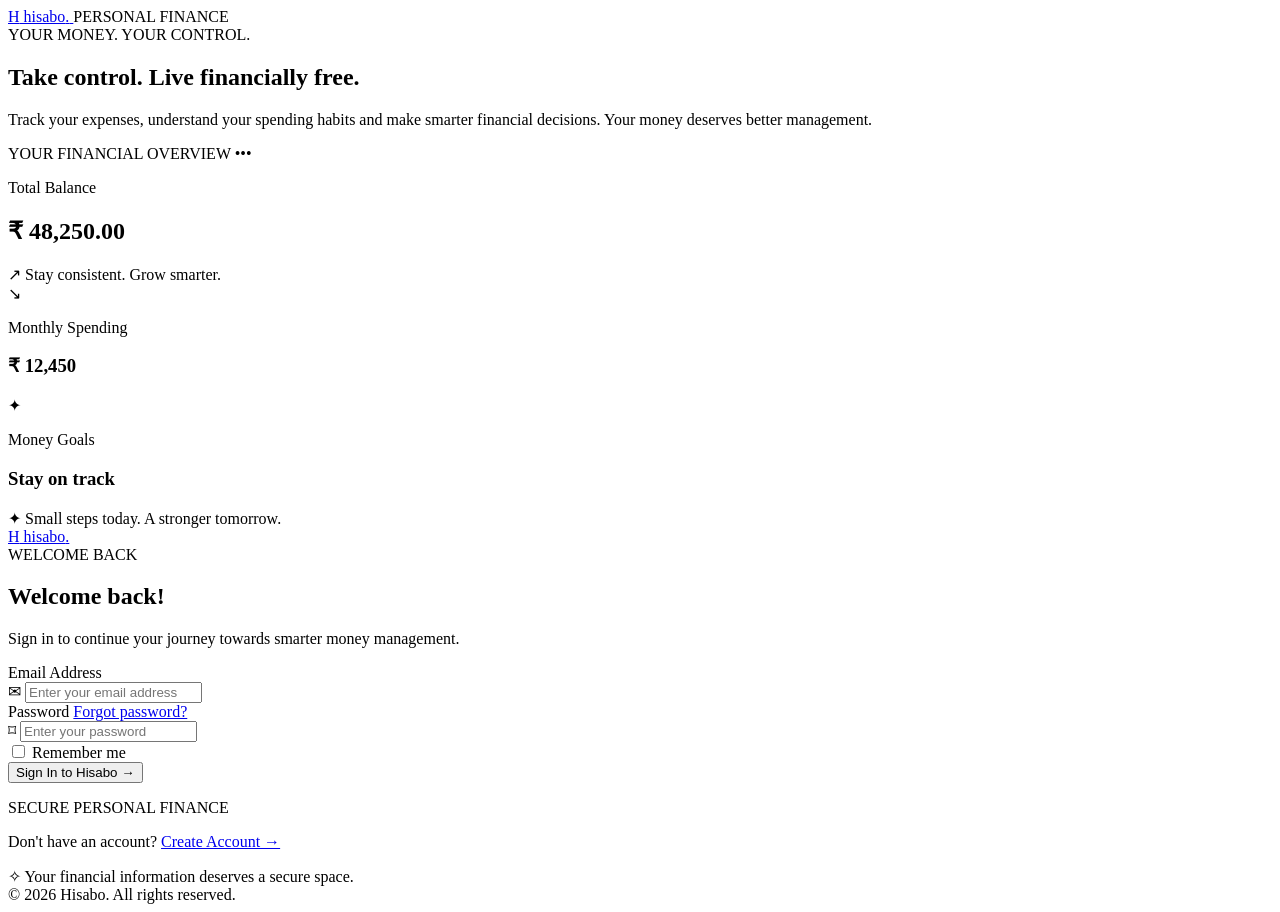
==== index.html @ c7f81130 "Add files via upload" ====
<html lang="en">
<head>
    <meta charset="UTF-8">
    <meta name="viewport" content="width=device-width, initial-scale=1.0">
    <meta name="description"
        content="Hisabo - Smart personal expense tracking and money management.">
    <title>Hisabo | Smart Money Management</title>
    <link rel="stylesheet" href="css/style.css">
    <link rel="preconnect" href="https://fonts.googleapis.com">
    <link rel="preconnect" href="https://fonts.gstatic.com" crossorigin>
    <link href="https://fonts.googleapis.com/css2?family=DM+Sans:wght@400;500;600;700&family=Playfair+Display:wght@600;700&display=swap"
        rel="stylesheet">
</head>
<body>
    <main class="auth-layout">
        <!-- LEFT BRAND SECTION -->
        <section class="brand-section">
            <nav class="brand-nav">
                <a href="index.html" class="brand-logo">
                    <span class="logo-icon">H</span>
                    hisabo<span class="logo-dot">.</span>
                </a>
                <span class="brand-tag">PERSONAL FINANCE</span>
            </nav>
            <div class="brand-content">
                <div class="eyebrow">
                    <span class="status-dot"></span>
                    YOUR MONEY. YOUR CONTROL.
                </div>
                <h1>
                    Take control.
                    <span>Live financially free.</span>
                </h1>
                <p class="brand-description">
                    Track your expenses, understand your spending
                    habits and make smarter financial decisions.
                    Your money deserves better management.
                </p>
                <!-- DECORATIVE FINANCE VISUAL -->
                <div class="visual-area">
                    <div class="glow glow-one"></div>
                    <div class="glow glow-two"></div>
                    <div class="finance-card">
                        <div class="finance-card-header">
                            <span>YOUR FINANCIAL OVERVIEW</span>
                            <span class="card-menu">•••</span>
                        </div>
                        <p class="balance-label">Total Balance</p>
                        <h2>₹ 48,250.00</h2>
                        <div class="finance-card-footer">
                            <span class="growth-icon">↗</span>
                            <span>Stay consistent. Grow smarter.</span>
                        </div>
                        <div class="mini-bars">
                            <span style="height: 25%"></span>
                            <span style="height: 42%"></span>
                            <span style="height: 32%"></span>
                            <span style="height: 60%"></span>
                            <span style="height: 48%"></span>
                            <span style="height: 78%"></span>
                            <span style="height: 90%"></span>
                        </div>
                    </div>
                    <div class="floating-card spending-card">
                        <span class="small-icon">↘</span>
                        <div>
                            <p>Monthly Spending</p>
                            <h3>₹ 12,450</h3>
                        </div>
                    </div>
                    <div class="floating-card saving-card">
                        <span class="small-icon gold-icon">✦</span>
                        <div>
                            <p>Money Goals</p>
                            <h3>Stay on track</h3>
                        </div>
                    </div>
                </div>
                <div class="brand-bottom">
                    <span>✦</span>
                    Small steps today. A stronger tomorrow.
                </div>
            </div>
        </section>
        <!-- RIGHT LOGIN SECTION -->
        <section class="form-section">
            <div class="form-wrapper">
                <div class="mobile-logo">
                    <a href="index.html" class="brand-logo">
                        <span class="logo-icon">H</span>
                        hisabo<span class="logo-dot">.</span>
                    </a>
                </div>
                <div class="form-heading">
                    <span class="welcome-label">WELCOME BACK</span>
                    <h2>Welcome back!</h2>
                    <p>
                        Sign in to continue your journey
                        towards smarter money management.
                    </p>
                </div>
                <!-- LOGIN FORM -->
                <form action="login.php" method="POST" class="login-form">
                    <div class="input-group">
                        <label for="email">Email Address</label>
                        <div class="input-wrapper">
                            <span class="input-icon">✉</span>
                            <input
                                type="email"
                                id="email"
                                name="email"
                                placeholder="Enter your email address"
                                autocomplete="email"
                                required>
                        </div>
                    </div>
                    <div class="input-group">
                        <div class="label-row">
                            <label for="password">Password</label>
                            <a href="#" class="forgot-link">
                                Forgot password?
                            </a>
                        </div>
                        <div class="input-wrapper">
                            <span class="input-icon">⌑</span>
                            <input
                                type="password"
                                id="password"
                                name="password"
                                placeholder="Enter your password"
                                autocomplete="current-password"
                                required>
                        </div>
                    </div>
                    <div class="form-options">
                        <label class="remember-option">
                            <input type="checkbox" name="remember">
                            <span>Remember me</span>
                        </label>
                    </div>
                    <button type="submit" class="login-btn">
                        <span>Sign In to Hisabo</span>
                        <span class="button-arrow">→</span>
                    </button>
                </form>
                <div class="divider">
                    <span>SECURE PERSONAL FINANCE</span>
                </div>
                <p class="signup-text">
                    Don't have an account?
                    <a href="signup.html">Create Account →</a>
                </p>
                <div class="security-note">
                    <span class="security-icon">✧</span>
                    <span>
                        Your financial information deserves
                        a secure space.
                    </span>
                </div>
            </div>
            <footer class="form-footer">
                © 2026 Hisabo. All rights reserved.
            </footer>
        </section>
    </main>
</body>
</html>
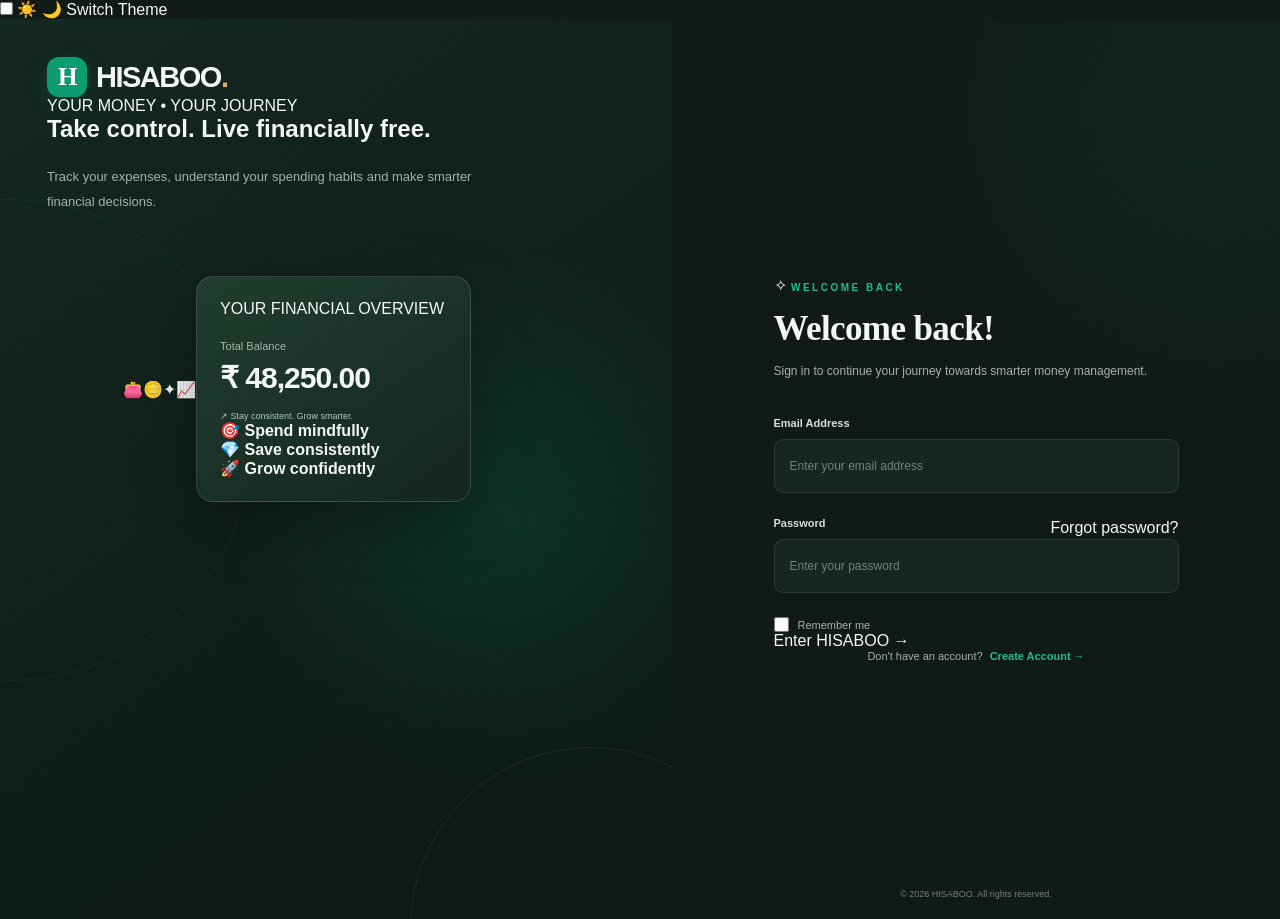
==== commit 85dcbf4d: "Update index.html" ====
--- a/index.html
+++ b/index.html
@@ -1,167 +1,126 @@
-<html lang="en">
+<html>
 <head>
     <meta charset="UTF-8">
     <meta name="viewport" content="width=device-width, initial-scale=1.0">
-    <meta name="description"
-        content="Hisabo - Smart personal expense tracking and money management.">
-    <title>Hisabo | Smart Money Management</title>
-    <link rel="stylesheet" href="css/style.css">
-    <link rel="preconnect" href="https://fonts.googleapis.com">
-    <link rel="preconnect" href="https://fonts.gstatic.com" crossorigin>
-    <link href="https://fonts.googleapis.com/css2?family=DM+Sans:wght@400;500;600;700&family=Playfair+Display:wght@600;700&display=swap"
-        rel="stylesheet">
+    <title>HISABOO | Your Money, Your Journey</title>
+    <link rel="stylesheet" href="style.css">
 </head>
 <body>
-    <main class="auth-layout">
-        <!-- LEFT BRAND SECTION -->
-        <section class="brand-section">
-            <nav class="brand-nav">
-                <a href="index.html" class="brand-logo">
-                    <span class="logo-icon">H</span>
-                    hisabo<span class="logo-dot">.</span>
-                </a>
-                <span class="brand-tag">PERSONAL FINANCE</span>
-            </nav>
-            <div class="brand-content">
-                <div class="eyebrow">
-                    <span class="status-dot"></span>
-                    YOUR MONEY. YOUR CONTROL.
+<input type="checkbox" id="theme-toggle">
+<label for="theme-toggle" class="theme-switch">
+    <span class="sun-icon">☀️</span>
+    <span class="moon-icon">🌙</span>
+    <span>Switch Theme</span>
+</label>
+<main class="auth-layout">
+    <section class="brand-section">
+        <a href="index.html" class="brand-logo">
+            <span class="logo-icon">H</span>
+            HISABOO<span class="logo-dot">.</span>
+        </a>
+        <div class="brand-eyebrow">
+            <span class="live-pulse"></span>
+            YOUR MONEY • YOUR JOURNEY
+        </div>
+        <h1>
+            Take control.
+            <span>Live financially free.</span>
+        </h1>
+        <p class="brand-description">
+            Track your expenses, understand your spending habits
+            and make smarter financial decisions.
+        </p>
+        <div class="visual-area front-visual">
+            <span class="float-sticker sticker-wallet">👛</span>
+            <span class="float-sticker sticker-coin">🪙</span>
+            <span class="float-sticker sticker-spark">✦</span>
+            <span class="float-sticker sticker-chart">📈</span>
+            <span class="orbit orbit-one"></span>
+            <span class="orbit orbit-two"></span>
+            <div class="finance-card">
+                <p>YOUR FINANCIAL OVERVIEW</p>
+                <p class="balance-label">Total Balance</p>
+                <h2>₹ 48,250.00</h2>
+                <div class="finance-card-footer">
+                    ↗ Stay consistent. Grow smarter.
                 </div>
-                <h1>
-                    Take control.
-                    <span>Live financially free.</span>
-                </h1>
-                <p class="brand-description">
-                    Track your expenses, understand your spending
-                    habits and make smarter financial decisions.
-                    Your money deserves better management.
-                </p>
-                <!-- DECORATIVE FINANCE VISUAL -->
-                <div class="visual-area">
-                    <div class="glow glow-one"></div>
-                    <div class="glow glow-two"></div>
-                    <div class="finance-card">
-                        <div class="finance-card-header">
-                            <span>YOUR FINANCIAL OVERVIEW</span>
-                            <span class="card-menu">•••</span>
-                        </div>
-                        <p class="balance-label">Total Balance</p>
-                        <h2>₹ 48,250.00</h2>
-                        <div class="finance-card-footer">
-                            <span class="growth-icon">↗</span>
-                            <span>Stay consistent. Grow smarter.</span>
-                        </div>
-                        <div class="mini-bars">
-                            <span style="height: 25%"></span>
-                            <span style="height: 42%"></span>
-                            <span style="height: 32%"></span>
-                            <span style="height: 60%"></span>
-                            <span style="height: 48%"></span>
-                            <span style="height: 78%"></span>
-                            <span style="height: 90%"></span>
-                        </div>
+                <div class="finance-mini-stats">
+                    <div>
+                        <span>🎯</span>
+                        <strong>Spend mindfully</strong>
                     </div>
-                    <div class="floating-card spending-card">
-                        <span class="small-icon">↘</span>
-                        <div>
-                            <p>Monthly Spending</p>
-                            <h3>₹ 12,450</h3>
-                        </div>
+                    <div>
+                        <span>💎</span>
+                        <strong>Save consistently</strong>
                     </div>
-                    <div class="floating-card saving-card">
-                        <span class="small-icon gold-icon">✦</span>
-                        <div>
-                            <p>Money Goals</p>
-                            <h3>Stay on track</h3>
-                        </div>
+                    <div>
+                        <span>🚀</span>
+                        <strong>Grow confidently</strong>
                     </div>
                 </div>
-                <div class="brand-bottom">
-                    <span>✦</span>
-                    Small steps today. A stronger tomorrow.
+            </div>
+        </div>
+    </section>
+    <section class="form-section">
+        <div class="form-wrapper">
+            <div class="form-heading">
+                <span class="form-orbit-icon">✧</span>
+                <span class="welcome-label">
+                    WELCOME BACK
+                </span>
+                <h2>Welcome back!</h2>
+                <p>
+                    Sign in to continue your journey towards
+                    smarter money management.
+                </p>
+            </div>
+            <form class="app-form">
+                <div class="input-group">
+                    <label for="email">Email Address</label>
+                    <div class="input-wrapper">
+                        <input
+                            type="email"
+                            id="email"
+                            name="email"
+                            placeholder="Enter your email address"
+                            required
+                        >
+                    </div>
                 </div>
-            </div>
-        </section>
-        <!-- RIGHT LOGIN SECTION -->
-        <section class="form-section">
-            <div class="form-wrapper">
-                <div class="mobile-logo">
-                    <a href="index.html" class="brand-logo">
-                        <span class="logo-icon">H</span>
-                        hisabo<span class="logo-dot">.</span>
-                    </a>
+                <div class="input-group">
+                    <div class="label-row">
+                        <label for="password">Password</label>
+                        <a href="#" class="text-link">
+                            Forgot password?
+                        </a>
+                    </div>
+                    <div class="input-wrapper">
+                        <input
+                            type="password"
+                            id="password"
+                            name="password"
+                            placeholder="Enter your password"
+                            required
+                        >
+                    </div>
                 </div>
-                <div class="form-heading">
-                    <span class="welcome-label">WELCOME BACK</span>
-                    <h2>Welcome back!</h2>
-                    <p>
-                        Sign in to continue your journey
-                        towards smarter money management.
-                    </p>
-                </div>
-                <!-- LOGIN FORM -->
-                <form action="login.php" method="POST" class="login-form">
-                    <div class="input-group">
-                        <label for="email">Email Address</label>
-                        <div class="input-wrapper">
-                            <span class="input-icon">✉</span>
-                            <input
-                                type="email"
-                                id="email"
-                                name="email"
-                                placeholder="Enter your email address"
-                                autocomplete="email"
-                                required>
-                        </div>
-                    </div>
-                    <div class="input-group">
-                        <div class="label-row">
-                            <label for="password">Password</label>
-                            <a href="#" class="forgot-link">
-                                Forgot password?
-                            </a>
-                        </div>
-                        <div class="input-wrapper">
-                            <span class="input-icon">⌑</span>
-                            <input
-                                type="password"
-                                id="password"
-                                name="password"
-                                placeholder="Enter your password"
-                                autocomplete="current-password"
-                                required>
-                        </div>
-                    </div>
-                    <div class="form-options">
-                        <label class="remember-option">
-                            <input type="checkbox" name="remember">
-                            <span>Remember me</span>
-                        </label>
-                    </div>
-                    <button type="submit" class="login-btn">
-                        <span>Sign In to Hisabo</span>
-                        <span class="button-arrow">→</span>
-                    </button>
-                </form>
-                <div class="divider">
-                    <span>SECURE PERSONAL FINANCE</span>
-                </div>
-                <p class="signup-text">
-                    Don't have an account?
-                    <a href="signup.html">Create Account →</a>
-                </p>
-                <div class="security-note">
-                    <span class="security-icon">✧</span>
-                    <span>
-                        Your financial information deserves
-                        a secure space.
-                    </span>
-                </div>
-            </div>
-            <footer class="form-footer">
-                © 2026 Hisabo. All rights reserved.
-            </footer>
-        </section>
-    </main>
+                <label class="remember-option">
+                    <input type="checkbox" name="remember">
+                    Remember me
+                </label>
+                <a href="dashboard.html" class="primary-btn">
+                    Enter HISABOO →
+                </a>
+            </form>
+            <p class="signup-text">
+                Don't have an account?
+                <a href="signup.html">Create Account →</a>
+            </p>
+        </div>
+        <footer class="form-footer">
+            © 2026 HISABOO. All rights reserved.
+        </footer>
+    </section>
+</main>
 </body>
-</html>+</html>
--- a/style.css
+++ b/style.css
@@ -0,0 +1,650 @@
+/* ==========================================
+   HISABO - GLOBAL DESIGN SYSTEM
+   Premium Dark Fintech Theme
+========================================== */
+/* 1. DESIGN VARIABLES */
+:root {
+    --bg-primary: #101a17;
+    --bg-secondary: #14231e;
+    --bg-card: #192b24;
+    --bg-input: #172720;
+    --emerald: #0d9b70;
+    --emerald-light: #20bd8b;
+    --emerald-dark: #087452;
+    --gold: #d6ad65;
+    --text-primary: #f4f7f5;
+    --text-secondary: #a3b3aa;
+    --text-muted: #718279;
+    --border: rgba(255, 255, 255, 0.09);
+    --shadow: 0 20px 60px rgba(0, 0, 0, 0.3);
+    --transition: all 0.3s ease;
+}
+/* 2. GLOBAL RESET */
+* {
+    margin: 0;
+    padding: 0;
+    box-sizing: border-box;
+}
+html {
+    scroll-behavior: smooth;
+}
+body {
+    font-family: 'DM Sans', sans-serif;
+    background: var(--bg-primary);
+    color: var(--text-primary);
+    min-height: 100vh;
+}
+a {
+    text-decoration: none;
+    color: inherit;
+}
+button,
+input {
+    font-family: inherit;
+}
+/* 3. MAIN LAYOUT */
+.auth-layout {
+    min-height: 100vh;
+    display: grid;
+    grid-template-columns: 1.05fr 0.95fr;
+}
+/* 4. LEFT BRAND SECTION */
+.brand-section {
+    position: relative;
+    overflow: hidden;
+    background:
+        radial-gradient(
+            circle at 75% 55%,
+            rgba(13, 155, 112, 0.18),
+            transparent 38%
+        ),
+        linear-gradient(
+            145deg,
+            #142820,
+            #0d1a15 75%
+        );
+    padding: 38px 7%;
+    display: flex;
+    flex-direction: column;
+}
+.brand-section::before {
+    content: "";
+    position: absolute;
+    width: 480px;
+    height: 480px;
+    border: 1px solid rgba(13, 155, 112, 0.12);
+    border-radius: 50%;
+    top: 20%;
+    left: -230px;
+    pointer-events: none;
+}
+.brand-section::after {
+    content: "";
+    position: absolute;
+    width: 360px;
+    height: 360px;
+    border: 1px solid rgba(214, 173, 101, 0.1);
+    border-radius: 50%;
+    bottom: -190px;
+    right: -100px;
+    pointer-events: none;
+}
+/* 5. BRAND NAVIGATION */
+.brand-nav {
+    position: relative;
+    z-index: 2;
+    display: flex;
+    align-items: center;
+    justify-content: space-between;
+}
+.brand-logo {
+    display: flex;
+    align-items: center;
+    gap: 9px;
+    color: var(--text-primary);
+    font-size: 29px;
+    font-weight: 700;
+    letter-spacing: -1.5px;
+}
+.logo-icon {
+    width: 40px;
+    height: 40px;
+    display: grid;
+    place-items: center;
+    background: var(--emerald);
+    color: white;
+    border-radius: 12px;
+    font-family: 'Playfair Display', serif;
+    font-size: 25px;
+    box-shadow: 0 5px 20px rgba(13, 155, 112, 0.2);
+}
+.logo-dot {
+    color: var(--gold);
+    margin-left: -9px;
+}
+.brand-tag {
+    color: var(--text-secondary);
+    font-size: 9px;
+    letter-spacing: 2px;
+}
+/* 6. BRAND CONTENT */
+.brand-content {
+    position: relative;
+    z-index: 2;
+    max-width: 580px;
+    margin: auto 0;
+    padding: 45px 0 30px;
+    animation: slideUp 0.9s ease both;
+}
+.eyebrow {
+    display: inline-flex;
+    align-items: center;
+    gap: 10px;
+    color: #b5c9bd;
+    font-size: 10px;
+    font-weight: 600;
+    letter-spacing: 2px;
+}
+.status-dot {
+    width: 8px;
+    height: 8px;
+    background: var(--emerald-light);
+    border-radius: 50%;
+    box-shadow: 0 0 12px var(--emerald);
+    animation: pulse 2s infinite;
+}
+.brand-content h1 {
+    margin-top: 24px;
+    font-family: 'Playfair Display', serif;
+    font-size: clamp(39px, 4.2vw, 62px);
+    line-height: 1.17;
+    letter-spacing: -1.4px;
+}
+.brand-content h1 span {
+    display: block;
+    color: var(--gold);
+    font-style: italic;
+}
+.brand-description {
+    max-width: 440px;
+    margin-top: 22px;
+    color: var(--text-secondary);
+    font-size: 13px;
+    line-height: 1.9;
+}
+/* 7. FINANCE VISUAL AREA */
+.visual-area {
+    position: relative;
+    height: 310px;
+    max-width: 500px;
+    margin-top: 20px;
+    display: flex;
+    align-items: center;
+    justify-content: center;
+}
+.glow {
+    position: absolute;
+    border-radius: 50%;
+    filter: blur(55px);
+    pointer-events: none;
+}
+.glow-one {
+    width: 180px;
+    height: 180px;
+    background: rgba(13, 155, 112, 0.2);
+}
+.glow-two {
+    width: 100px;
+    height: 100px;
+    background: rgba(214, 173, 101, 0.1);
+    right: 20px;
+    bottom: 30px;
+}
+/* 8. MAIN FINANCE CARD */
+.finance-card {
+    position: relative;
+    z-index: 2;
+    width: 275px;
+    padding: 23px;
+    background: linear-gradient(
+        145deg,
+        rgba(35, 62, 49, 0.96),
+        rgba(20, 39, 30, 0.96)
+    );
+    border: 1px solid rgba(255, 255, 255, 0.13);
+    border-radius: 17px;
+    box-shadow: var(--shadow);
+    backdrop-filter: blur(15px);
+    animation: float 5s ease-in-out infinite;
+}
+.finance-card-header {
+    display: flex;
+    align-items: center;
+    justify-content: space-between;
+    color: var(--text-secondary);
+    font-size: 8px;
+    letter-spacing: 1.2px;
+}
+.card-menu {
+    color: var(--gold);
+    letter-spacing: 3px;
+}
+.balance-label {
+    margin-top: 22px;
+    color: var(--text-secondary);
+    font-size: 11px;
+}
+.finance-card h2 {
+    margin-top: 8px;
+    font-size: 30px;
+    letter-spacing: -1px;
+}
+.finance-card-footer {
+    display: flex;
+    align-items: center;
+    gap: 8px;
+    margin-top: 16px;
+    color: #a8cabc;
+    font-size: 9px;
+}
+.growth-icon {
+    color: var(--emerald-light);
+    font-size: 18px;
+}
+/* 9. MINI BAR CHART */
+.mini-bars {
+    height: 45px;
+    display: flex;
+    align-items: end;
+    gap: 8px;
+    margin-top: 22px;
+    padding-top: 8px;
+    border-top: 1px solid var(--border);
+}
+.mini-bars span {
+    flex: 1;
+    min-width: 5px;
+    background: linear-gradient(
+        to top,
+        var(--emerald-dark),
+        var(--emerald-light)
+    );
+    border-radius: 4px 4px 0 0;
+    opacity: 0.85;
+}
+/* 10. FLOATING CARDS */
+.floating-card {
+    position: absolute;
+    z-index: 3;
+    display: flex;
+    align-items: center;
+    gap: 11px;
+    padding: 13px 15px;
+    background: rgba(32, 53, 42, 0.9);
+    border: 1px solid var(--border);
+    border-radius: 12px;
+    backdrop-filter: blur(15px);
+    box-shadow: 0 12px 30px rgba(0, 0, 0, 0.2);
+}
+.spending-card {
+    top: 15px;
+    right: -5px;
+    animation: float 5s ease-in-out infinite 0.8s;
+}
+.saving-card {
+    bottom: 10px;
+    left: -5px;
+    animation: float 5s ease-in-out infinite 1.4s;
+}
+.floating-card p {
+    color: var(--text-secondary);
+    font-size: 9px;
+}
+.floating-card h3 {
+    margin-top: 5px;
+    color: var(--text-primary);
+    font-size: 12px;
+}
+.small-icon {
+    width: 32px;
+    height: 32px;
+    display: grid;
+    place-items: center;
+    border-radius: 9px;
+    background: rgba(13, 155, 112, 0.15);
+    color: var(--emerald-light);
+    font-size: 18px;
+}
+.gold-icon {
+    color: var(--gold);
+    background: rgba(214, 173, 101, 0.12);
+}
+/* 11. BOTTOM BRAND TEXT */
+.brand-bottom {
+    color: var(--text-muted);
+    font-size: 10px;
+    letter-spacing: 0.4px;
+}
+.brand-bottom span {
+    color: var(--gold);
+    margin-right: 7px;
+}
+/* 12. RIGHT FORM SECTION */
+.form-section {
+    min-height: 100vh;
+    position: relative;
+    display: flex;
+    align-items: center;
+    justify-content: center;
+    padding: 55px 8%;
+    background:
+        radial-gradient(
+            circle at 90% 10%,
+            rgba(13, 155, 112, 0.07),
+            transparent 35%
+        ),
+        var(--bg-primary);
+}
+.form-wrapper {
+    width: 100%;
+    max-width: 405px;
+    animation: slideUp 0.8s ease both;
+}
+.mobile-logo {
+    display: none;
+}
+/* 13. FORM HEADING */
+.welcome-label {
+    color: var(--emerald-light);
+    font-size: 10px;
+    font-weight: 700;
+    letter-spacing: 2.5px;
+}
+.form-heading h2 {
+    margin-top: 14px;
+    font-family: 'Playfair Display', serif;
+    font-size: 35px;
+    letter-spacing: -0.6px;
+}
+.form-heading p {
+    margin-top: 12px;
+    margin-bottom: 35px;
+    color: var(--text-secondary);
+    font-size: 12px;
+    line-height: 1.8;
+}
+/* 14. INPUT FIELDS */
+.input-group {
+    margin-bottom: 24px;
+}
+.input-group label {
+    display: block;
+    margin-bottom: 10px;
+    color: #d7e0da;
+    font-size: 11px;
+    font-weight: 600;
+}
+.label-row {
+    display: flex;
+    align-items: center;
+    justify-content: space-between;
+}
+.forgot-link {
+    color: var(--emerald-light);
+    font-size: 10px;
+    transition: var(--transition);
+}
+.forgot-link:hover {
+    color: var(--gold);
+}
+.input-wrapper {
+    height: 54px;
+    display: flex;
+    align-items: center;
+    gap: 12px;
+    padding: 0 15px;
+    background: var(--bg-input);
+    border: 1px solid var(--border);
+    border-radius: 9px;
+    transition: var(--transition);
+}
+.input-wrapper:focus-within {
+    border-color: var(--emerald);
+    box-shadow: 0 0 0 4px rgba(13, 155, 112, 0.12);
+    transform: translateY(-2px);
+}
+.input-icon {
+    color: #84978c;
+    font-size: 17px;
+}
+.input-wrapper input {
+    flex: 1;
+    min-width: 0;
+    height: 100%;
+    border: none;
+    outline: none;
+    background: transparent;
+    color: var(--text-primary);
+    font-size: 12px;
+}
+.input-wrapper input::placeholder {
+    color: #718279;
+}
+/* 15. REMEMBER ME */
+.form-options {
+    margin: 4px 0 27px;
+}
+.remember-option {
+    display: flex;
+    align-items: center;
+    gap: 9px;
+    color: var(--text-secondary);
+    font-size: 11px;
+    cursor: pointer;
+}
+.remember-option input {
+    width: 15px;
+    height: 15px;
+    accent-color: var(--emerald);
+    cursor: pointer;
+}
+/* 16. LOGIN BUTTON */
+.login-btn {
+    width: 100%;
+    height: 54px;
+    display: flex;
+    align-items: center;
+    justify-content: center;
+    gap: 13px;
+    position: relative;
+    overflow: hidden;
+    border: 1px solid rgba(255,255,255,0.1);
+    border-radius: 9px;
+    background: linear-gradient(
+        110deg,
+        #087452,
+        #0d9b70
+    );
+    color: white;
+    font-size: 12px;
+    font-weight: 700;
+    cursor: pointer;
+    box-shadow: 0 8px 25px rgba(13, 155, 112, 0.17);
+    transition: var(--transition);
+}
+.login-btn:hover {
+    transform: translateY(-3px);
+    box-shadow: 0 12px 30px rgba(13, 155, 112, 0.3);
+    background: linear-gradient(
+        110deg,
+        #096344,
+        #12a97d
+    );
+}
+.login-btn:active {
+    transform: scale(0.98);
+}
+.button-arrow {
+    font-size: 19px;
+    transition: transform 0.3s ease;
+}
+.login-btn:hover .button-arrow {
+    transform: translateX(5px);
+}
+/* 17. DIVIDER */
+.divider {
+    display: flex;
+    align-items: center;
+    gap: 12px;
+    margin: 30px 0;
+}
+.divider::before,
+.divider::after {
+    content: "";
+    flex: 1;
+    height: 1px;
+    background: var(--border);
+}
+.divider span {
+    color: var(--text-muted);
+    font-size: 8px;
+    letter-spacing: 1.3px;
+    white-space: nowrap;
+}
+/* 18. SIGNUP LINK */
+.signup-text {
+    color: var(--text-secondary);
+    text-align: center;
+    font-size: 11px;
+}
+.signup-text a {
+    margin-left: 4px;
+    color: var(--emerald-light);
+    font-weight: 700;
+    transition: var(--transition);
+}
+.signup-text a:hover {
+    color: var(--gold);
+}
+/* 19. SECURITY MESSAGE */
+.security-note {
+    display: flex;
+    align-items: center;
+    justify-content: center;
+    gap: 10px;
+    margin-top: 45px;
+    padding: 14px;
+    background: rgba(13, 155, 112, 0.07);
+    border: 1px solid rgba(13, 155, 112, 0.12);
+    border-radius: 9px;
+    color: var(--text-secondary);
+    font-size: 9px;
+}
+.security-icon {
+    color: var(--gold);
+    font-size: 19px;
+}
+/* 20. FOOTER */
+.form-footer {
+    position: absolute;
+    bottom: 20px;
+    color: var(--text-muted);
+    font-size: 9px;
+    text-align: center;
+}
+/* 21. ANIMATIONS */
+@keyframes slideUp {
+    from {
+        opacity: 0;
+        transform: translateY(25px);
+    }
+    to {
+        opacity: 1;
+        transform: translateY(0);
+    }
+}
+@keyframes float {
+    0%, 100% {
+        transform: translateY(0);
+    }
+    50% {
+        transform: translateY(-12px);
+    }
+}
+@keyframes pulse {
+    0%, 100% {
+        box-shadow: 0 0 5px var(--emerald);
+    }
+    50% {
+        box-shadow: 0 0 16px var(--emerald-light);
+    }
+}
+/* 22. RESPONSIVE DESIGN */
+@media (max-width: 1050px) {
+    .brand-section {
+        padding: 35px 6%;
+    }
+    .brand-content h1 {
+        font-size: 45px;
+    }
+    .spending-card {
+        right: -15px;
+    }
+    .saving-card {
+        left: -15px;
+    }
+}
+@media (max-width: 760px) {
+    .auth-layout {
+        grid-template-columns: 1fr;
+    }
+    .brand-section {
+        display: none;
+    }
+    .form-section {
+        min-height: 100vh;
+        padding: 35px 24px 70px;
+    }
+    .form-wrapper {
+        max-width: 430px;
+    }
+    .mobile-logo {
+        display: block;
+        margin-bottom: 55px;
+    }
+    .mobile-logo .brand-logo {
+        color: var(--text-primary);
+    }
+    .form-heading h2 {
+        font-size: 30px;
+    }
+    .security-note {
+        margin-top: 35px;
+    }
+    .form-footer {
+        width: 100%;
+        bottom: 18px;
+    }
+}
+@media (max-width: 380px) {
+    .form-section {
+        padding-left: 18px;
+        padding-right: 18px;
+    }
+    .form-heading h2 {
+        font-size: 26px;
+    }
+    .mobile-logo {
+        margin-bottom: 40px;
+    }
+}
+/* 23. ACCESSIBILITY */
+@media (prefers-reduced-motion: reduce) {
+    *,
+    *::before,
+    *::after {
+        animation-duration: 0.01ms !important;
+        animation-iteration-count: 1 !important;
+        transition-duration: 0.01ms !important;
+    }
+}
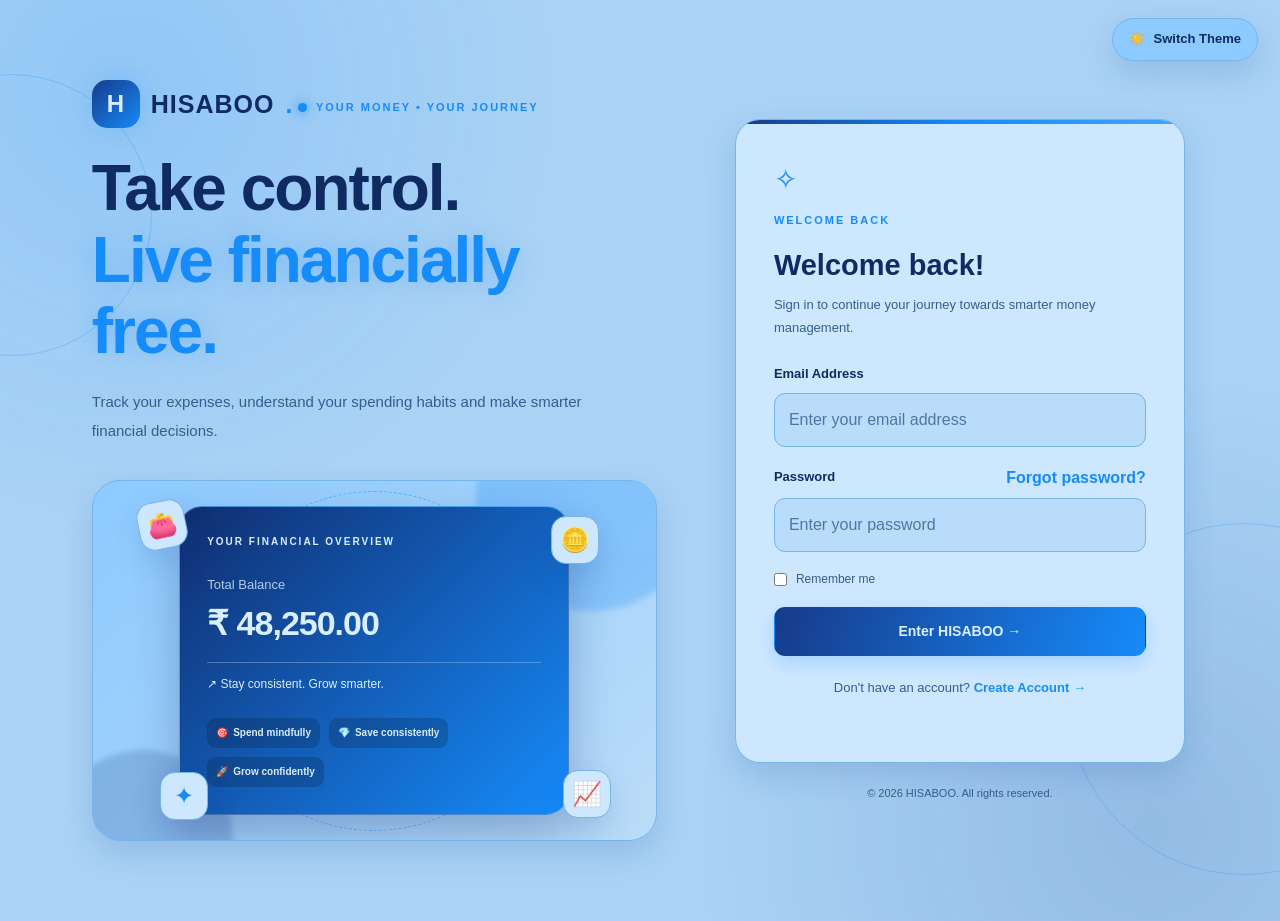
==== commit e72c565a: "Add files via upload" ====
--- a/index.html
+++ b/index.html
@@ -1,126 +1,120 @@
 <html>
+
 <head>
     <meta charset="UTF-8">
     <meta name="viewport" content="width=device-width, initial-scale=1.0">
     <title>HISABOO | Your Money, Your Journey</title>
     <link rel="stylesheet" href="style.css">
 </head>
+
 <body>
-<input type="checkbox" id="theme-toggle">
-<label for="theme-toggle" class="theme-switch">
-    <span class="sun-icon">☀️</span>
-    <span class="moon-icon">🌙</span>
-    <span>Switch Theme</span>
-</label>
-<main class="auth-layout">
-    <section class="brand-section">
-        <a href="index.html" class="brand-logo">
-            <span class="logo-icon">H</span>
-            HISABOO<span class="logo-dot">.</span>
-        </a>
-        <div class="brand-eyebrow">
-            <span class="live-pulse"></span>
-            YOUR MONEY • YOUR JOURNEY
-        </div>
-        <h1>
-            Take control.
-            <span>Live financially free.</span>
-        </h1>
-        <p class="brand-description">
-            Track your expenses, understand your spending habits
-            and make smarter financial decisions.
-        </p>
-        <div class="visual-area front-visual">
-            <span class="float-sticker sticker-wallet">👛</span>
-            <span class="float-sticker sticker-coin">🪙</span>
-            <span class="float-sticker sticker-spark">✦</span>
-            <span class="float-sticker sticker-chart">📈</span>
-            <span class="orbit orbit-one"></span>
-            <span class="orbit orbit-two"></span>
-            <div class="finance-card">
-                <p>YOUR FINANCIAL OVERVIEW</p>
-                <p class="balance-label">Total Balance</p>
-                <h2>₹ 48,250.00</h2>
-                <div class="finance-card-footer">
-                    ↗ Stay consistent. Grow smarter.
-                </div>
-                <div class="finance-mini-stats">
-                    <div>
-                        <span>🎯</span>
-                        <strong>Spend mindfully</strong>
+    <input type="checkbox" id="theme-toggle">
+    <label for="theme-toggle" class="theme-switch">
+        <span class="sun-icon">☀️</span>
+        <span class="moon-icon">🌙</span>
+        <span>Switch Theme</span>
+    </label>
+    <main class="auth-layout">
+        <section class="brand-section">
+            <a href="index.html" class="brand-logo">
+                <span class="logo-icon">H</span>
+                HISABOO<span class="logo-dot">.</span>
+            </a>
+            <div class="brand-eyebrow">
+                <span class="live-pulse"></span>
+                YOUR MONEY • YOUR JOURNEY
+            </div>
+            <h1>
+                Take control.
+                <span>Live financially free.</span>
+            </h1>
+            <p class="brand-description">
+                Track your expenses, understand your spending habits
+                and make smarter financial decisions.
+            </p>
+            <div class="visual-area front-visual">
+                <span class="float-sticker sticker-wallet">👛</span>
+                <span class="float-sticker sticker-coin">🪙</span>
+                <span class="float-sticker sticker-spark">✦</span>
+                <span class="float-sticker sticker-chart">📈</span>
+                <span class="orbit orbit-one"></span>
+                <span class="orbit orbit-two"></span>
+                <div class="finance-card">
+                    <p>YOUR FINANCIAL OVERVIEW</p>
+                    <p class="balance-label">Total Balance</p>
+                    <h2>₹ 48,250.00</h2>
+                    <div class="finance-card-footer">
+                        ↗ Stay consistent. Grow smarter.
                     </div>
-                    <div>
-                        <span>💎</span>
-                        <strong>Save consistently</strong>
-                    </div>
-                    <div>
-                        <span>🚀</span>
-                        <strong>Grow confidently</strong>
+                    <div class="finance-mini-stats">
+                        <div>
+                            <span>🎯</span>
+                            <strong>Spend mindfully</strong>
+                        </div>
+                        <div>
+                            <span>💎</span>
+                            <strong>Save consistently</strong>
+                        </div>
+                        <div>
+                            <span>🚀</span>
+                            <strong>Grow confidently</strong>
+                        </div>
                     </div>
                 </div>
             </div>
-        </div>
-    </section>
-    <section class="form-section">
-        <div class="form-wrapper">
-            <div class="form-heading">
-                <span class="form-orbit-icon">✧</span>
-                <span class="welcome-label">
-                    WELCOME BACK
-                </span>
-                <h2>Welcome back!</h2>
-                <p>
-                    Sign in to continue your journey towards
-                    smarter money management.
+        </section>
+        <section class="form-section">
+            <div class="form-wrapper">
+                <div class="form-heading">
+                    <span class="form-orbit-icon">✧</span>
+                    <span class="welcome-label">
+                        WELCOME BACK
+                    </span>
+                    <h2>Welcome back!</h2>
+                    <p>
+                        Sign in to continue your journey towards
+                        smarter money management.
+                    </p>
+                </div>
+                <form class="app-form" action="auth/login.php" method="POST">
+                    <div class="input-group">
+                        <label for="email">Email Address</label>
+                        <div class="input-wrapper">
+                            <input type="email" id="email" name="email" placeholder="Enter your email address" required>
+                        </div>
+                    </div>
+                    <div class="input-group">
+                        <div class="label-row">
+                            <label for="password">Password</label>
+                            <a href="#" class="text-link">
+                                Forgot password?
+                            </a>
+                        </div>
+                        <div class="input-wrapper">
+                            <input type="password" id="password" name="password" placeholder="Enter your password"
+                                required>
+                        </div>
+                    </div>
+                    <label class="remember-option">
+                        <input type="checkbox" name="remember">
+                        Remember me
+                    </label>
+                    <button type="submit" class="primary-btn">
+                        Enter HISABOO →
+                    </button>
+                </form>
+                <p class="signup-text">
+                    Don't have an account?
+                    <a href="signup.html">Create Account →</a>
                 </p>
             </div>
-            <form class="app-form">
-                <div class="input-group">
-                    <label for="email">Email Address</label>
-                    <div class="input-wrapper">
-                        <input
-                            type="email"
-                            id="email"
-                            name="email"
-                            placeholder="Enter your email address"
-                            required
-                        >
-                    </div>
-                </div>
-                <div class="input-group">
-                    <div class="label-row">
-                        <label for="password">Password</label>
-                        <a href="#" class="text-link">
-                            Forgot password?
-                        </a>
-                    </div>
-                    <div class="input-wrapper">
-                        <input
-                            type="password"
-                            id="password"
-                            name="password"
-                            placeholder="Enter your password"
-                            required
-                        >
-                    </div>
-                </div>
-                <label class="remember-option">
-                    <input type="checkbox" name="remember">
-                    Remember me
-                </label>
-                <a href="dashboard.html" class="primary-btn">
-                    Enter HISABOO →
-                </a>
-            </form>
-            <p class="signup-text">
-                Don't have an account?
-                <a href="signup.html">Create Account →</a>
-            </p>
-        </div>
-        <footer class="form-footer">
-            © 2026 HISABOO. All rights reserved.
-        </footer>
-    </section>
-</main>
+            <footer class="form-footer">
+                © 2026 HISABOO. All rights reserved.
+            </footer>
+        </section>
+    </main>
+    <script src="script.js" defer></script>
+    <script src="validation.js" defer></script>
 </body>
-</html>
+
+</html>
--- a/style.css
+++ b/style.css
@@ -1,562 +1,1132 @@
-/* ==========================================
-   HISABO - GLOBAL DESIGN SYSTEM
-   Premium Dark Fintech Theme
-========================================== */
-/* 1. DESIGN VARIABLES */
+/* =========================================
+   HISABOO
+========================================= */
+/* 1. THEME COLORS */
 :root {
-    --bg-primary: #101a17;
-    --bg-secondary: #14231e;
-    --bg-card: #192b24;
-    --bg-input: #172720;
-    --emerald: #0d9b70;
-    --emerald-light: #20bd8b;
-    --emerald-dark: #087452;
-    --gold: #d6ad65;
-    --text-primary: #f4f7f5;
-    --text-secondary: #a3b3aa;
-    --text-muted: #718279;
-    --border: rgba(255, 255, 255, 0.09);
-    --shadow: 0 20px 60px rgba(0, 0, 0, 0.3);
-    --transition: all 0.3s ease;
-}
-/* 2. GLOBAL RESET */
+    color-scheme: light;
+    --bg: #A9D2F5;
+    --surface: #CDE7FF;
+    --surface-2: #8CCAFF;
+    --surface-3: #BBDCF8;
+    --primary: #173A8A;
+    --primary-dark: #102D70;
+    --secondary: #168BFA;
+    --accent: #42A5FF;
+    --text: #102B61;
+    --muted: #365D8D;
+    --border: #75B5E9;
+    --input: #B8DCFA;
+    --shadow: 0 12px 30px rgba(23, 58, 138, .15);
+    --glow: 0 0 25px rgba(22, 139, 250, .2);
+    --radius: 18px;
+    --speed: .3s ease;
+}
+/* DARK THEME */
+body:has(#theme-toggle:checked) {
+    color-scheme: dark;
+    --bg: #030711;
+    --surface: #080F20;
+    --surface-2: #12264B;
+    --surface-3: #0C1933;
+    --primary: #2455C5;
+    --primary-dark: #173A8A;
+    --secondary: #168BFA;
+    --accent: #42A5FF;
+    --text: #D9EAFF;
+    --muted: #91B3DE;
+    --border: #1B345B;
+    --input: #0C1933;
+    --shadow: 0 12px 30px rgba(0, 0, 0, .35);
+    --glow: 0 0 25px rgba(22, 139, 250, .18);
+}
+/* 2. BASIC RESET */
 * {
     margin: 0;
     padding: 0;
     box-sizing: border-box;
+    -webkit-tap-highlight-color: transparent;
 }
 html {
     scroll-behavior: smooth;
 }
 body {
-    font-family: 'DM Sans', sans-serif;
-    background: var(--bg-primary);
-    color: var(--text-primary);
     min-height: 100vh;
+    overflow-x: hidden;
+    font-family: 'Segoe UI', Arial, sans-serif;
+    line-height: 1.6;
+    color: var(--text);
+    background:
+        radial-gradient(circle at 10% 10%, rgba(22,139,250,.16), transparent 30%),
+        radial-gradient(circle at 90% 90%, rgba(23,58,138,.15), transparent 32%),
+        var(--bg);
+    transition: background .4s ease, color .4s ease;
+}
+h1, h2, h3, h4 {
+    color: var(--text);
+    line-height: 1.3;
+}
+p {
+    color: var(--muted);
 }
 a {
+    color: inherit;
     text-decoration: none;
-    color: inherit;
-}
-button,
-input {
-    font-family: inherit;
-}
-/* 3. MAIN LAYOUT */
+}
+button, input, select, textarea {
+    font: inherit;
+}
+button, label, a {
+    cursor: pointer;
+}
+::selection {
+    background: var(--secondary);
+    color: #030711;
+}
+:focus-visible {
+    outline: 3px solid var(--accent);
+    outline-offset: 3px;
+}
+/* 3. THEME SWITCH */
+#theme-toggle {
+    position: absolute;
+    opacity: 0;
+    pointer-events: none;
+}
+.theme-switch {
+    position: fixed;
+    top: 18px;
+    right: 22px;
+    z-index: 1000;
+    display: flex;
+    align-items: center;
+    gap: 9px;
+    padding: 10px 16px;
+    color: var(--text);
+    background: var(--surface-2);
+    border: 1px solid var(--border);
+    border-radius: 30px;
+    box-shadow: var(--shadow);
+    font-size: 13px;
+    font-weight: 700;
+    transition: var(--speed);
+}
+.theme-switch:hover {
+    transform: translateY(-3px) scale(1.04);
+    box-shadow: var(--glow);
+}
+.moon-icon {
+    display: none;
+}
+body:has(#theme-toggle:checked) .sun-icon {
+    display: none;
+}
+body:has(#theme-toggle:checked) .moon-icon {
+    display: inline;
+}
+/* 4. COMMON LOGO */
+.brand-logo {
+    display: inline-flex;
+    align-items: center;
+    gap: 11px;
+    margin-bottom: 25px;
+    font-size: 25px;
+    font-weight: 850;
+    letter-spacing: 1px;
+    transition: var(--speed);
+}
+.brand-logo:hover {
+    color: var(--secondary);
+}
+.logo-icon {
+    display: grid;
+    place-items: center;
+    width: 48px;
+    height: 48px;
+    color: #D9EEFF;
+    background: linear-gradient(135deg, var(--primary), var(--secondary));
+    border-radius: 15px;
+    font-size: 24px;
+    box-shadow: var(--glow);
+    transition: var(--speed);
+}
+.logo-icon:hover {
+    transform: rotate(-10deg) scale(1.12);
+}
+.logo-dot {
+    color: var(--secondary);
+}
+/* =========================================
+   5. FRONT PAGE / LOGIN
+========================================= */
 .auth-layout {
+    position: relative;
+    display: grid;
+    grid-template-columns: 1.1fr .9fr;
+    align-items: center;
+    gap: 45px;
     min-height: 100vh;
-    display: grid;
-    grid-template-columns: 1.05fr 0.95fr;
-}
-/* 4. LEFT BRAND SECTION */
+    padding: 65px 6%;
+    isolation: isolate;
+}
+.auth-layout::before,
+.auth-layout::after {
+    content: "";
+    position: absolute;
+    z-index: -1;
+    width: 280px;
+    height: 280px;
+    border: 1px solid rgba(22,139,250,.25);
+    border-radius: 50%;
+    animation: orbit 18s linear infinite;
+}
+.auth-layout::before {
+    top: 8%;
+    left: -130px;
+}
+.auth-layout::after {
+    right: -140px;
+    bottom: 5%;
+    width: 350px;
+    height: 350px;
+    animation-direction: reverse;
+}
 .brand-section {
     position: relative;
+    padding: 15px;
+    animation: fadeUp .8s ease both;
+}
+.brand-eyebrow,
+.welcome-label {
+    display: inline-flex;
+    align-items: center;
+    gap: 9px;
+    margin-bottom: 17px;
+    color: var(--secondary);
+    font-size: 11px;
+    font-weight: 850;
+    letter-spacing: 2px;
+}
+.live-pulse {
+    width: 9px;
+    height: 9px;
+    background: var(--secondary);
+    border-radius: 50%;
+    box-shadow: 0 0 12px var(--secondary);
+    animation: pulse 1.5s infinite;
+}
+.brand-section h1 {
+    max-width: 620px;
+    font-size: clamp(38px, 5vw, 65px);
+    font-weight: 900;
+    letter-spacing: -2px;
+    line-height: 1.12;
+}
+.brand-section h1 span {
+    display: block;
+    color: var(--secondary);
+    text-shadow: 0 0 25px rgba(22,139,250,.25);
+}
+.brand-description {
+    max-width: 490px;
+    margin-top: 20px;
+    font-size: 15px;
+    line-height: 1.9;
+}
+/* FRONT PAGE VISUAL */
+.visual-area {
+    position: relative;
+    display: grid;
+    place-items: center;
+    min-height: 310px;
+    margin-top: 35px;
+    padding: 25px;
     overflow: hidden;
-    background:
-        radial-gradient(
-            circle at 75% 55%,
-            rgba(13, 155, 112, 0.18),
-            transparent 38%
-        ),
-        linear-gradient(
-            145deg,
-            #142820,
-            #0d1a15 75%
-        );
-    padding: 38px 7%;
-    display: flex;
-    flex-direction: column;
-}
-.brand-section::before {
+    background: linear-gradient(135deg, var(--surface-2), var(--surface-3));
+    border: 1px solid var(--border);
+    border-radius: 28px;
+    box-shadow: var(--shadow);
+    isolation: isolate;
+}
+.visual-area::before,
+.visual-area::after {
     content: "";
     position: absolute;
-    width: 480px;
-    height: 480px;
-    border: 1px solid rgba(13, 155, 112, 0.12);
+    z-index: -1;
     border-radius: 50%;
-    top: 20%;
-    left: -230px;
+    filter: blur(3px);
     pointer-events: none;
 }
-.brand-section::after {
-    content: "";
-    position: absolute;
-    width: 360px;
-    height: 360px;
-    border: 1px solid rgba(214, 173, 101, 0.1);
-    border-radius: 50%;
-    bottom: -190px;
-    right: -100px;
-    pointer-events: none;
-}
-/* 5. BRAND NAVIGATION */
-.brand-nav {
-    position: relative;
-    z-index: 2;
-    display: flex;
-    align-items: center;
-    justify-content: space-between;
-}
-.brand-logo {
-    display: flex;
-    align-items: center;
-    gap: 9px;
-    color: var(--text-primary);
-    font-size: 29px;
-    font-weight: 700;
-    letter-spacing: -1.5px;
-}
-.logo-icon {
-    width: 40px;
-    height: 40px;
-    display: grid;
-    place-items: center;
-    background: var(--emerald);
-    color: white;
-    border-radius: 12px;
-    font-family: 'Playfair Display', serif;
-    font-size: 25px;
-    box-shadow: 0 5px 20px rgba(13, 155, 112, 0.2);
-}
-.logo-dot {
-    color: var(--gold);
-    margin-left: -9px;
-}
-.brand-tag {
-    color: var(--text-secondary);
-    font-size: 9px;
-    letter-spacing: 2px;
-}
-/* 6. BRAND CONTENT */
-.brand-content {
-    position: relative;
-    z-index: 2;
-    max-width: 580px;
-    margin: auto 0;
-    padding: 45px 0 30px;
-    animation: slideUp 0.9s ease both;
-}
-.eyebrow {
-    display: inline-flex;
-    align-items: center;
-    gap: 10px;
-    color: #b5c9bd;
-    font-size: 10px;
-    font-weight: 600;
-    letter-spacing: 2px;
-}
-.status-dot {
-    width: 8px;
-    height: 8px;
-    background: var(--emerald-light);
-    border-radius: 50%;
-    box-shadow: 0 0 12px var(--emerald);
-    animation: pulse 2s infinite;
-}
-.brand-content h1 {
-    margin-top: 24px;
-    font-family: 'Playfair Display', serif;
-    font-size: clamp(39px, 4.2vw, 62px);
-    line-height: 1.17;
-    letter-spacing: -1.4px;
-}
-.brand-content h1 span {
-    display: block;
-    color: var(--gold);
-    font-style: italic;
-}
-.brand-description {
-    max-width: 440px;
-    margin-top: 22px;
-    color: var(--text-secondary);
-    font-size: 13px;
-    line-height: 1.9;
-}
-/* 7. FINANCE VISUAL AREA */
-.visual-area {
-    position: relative;
-    height: 310px;
-    max-width: 500px;
-    margin-top: 20px;
-    display: flex;
-    align-items: center;
-    justify-content: center;
-}
-.glow {
-    position: absolute;
-    border-radius: 50%;
-    filter: blur(55px);
-    pointer-events: none;
-}
-.glow-one {
+.visual-area::before {
+    width: 230px;
+    height: 230px;
+    top: -100px;
+    right: -50px;
+    background: var(--secondary);
+    opacity: .25;
+    animation: float 6s ease-in-out infinite;
+}
+.visual-area::after {
     width: 180px;
     height: 180px;
-    background: rgba(13, 155, 112, 0.2);
-}
-.glow-two {
-    width: 100px;
-    height: 100px;
-    background: rgba(214, 173, 101, 0.1);
-    right: 20px;
-    bottom: 30px;
-}
-/* 8. MAIN FINANCE CARD */
+    bottom: -90px;
+    left: -40px;
+    background: var(--primary);
+    opacity: .2;
+    animation: float 7s ease-in-out infinite reverse;
+}
 .finance-card {
     position: relative;
     z-index: 2;
-    width: 275px;
-    padding: 23px;
-    background: linear-gradient(
-        145deg,
-        rgba(35, 62, 49, 0.96),
-        rgba(20, 39, 30, 0.96)
-    );
-    border: 1px solid rgba(255, 255, 255, 0.13);
-    border-radius: 17px;
-    box-shadow: var(--shadow);
-    backdrop-filter: blur(15px);
-    animation: float 5s ease-in-out infinite;
-}
-.finance-card-header {
-    display: flex;
-    align-items: center;
-    justify-content: space-between;
-    color: var(--text-secondary);
-    font-size: 8px;
-    letter-spacing: 1.2px;
-}
-.card-menu {
-    color: var(--gold);
-    letter-spacing: 3px;
+    width: min(100%, 390px);
+    padding: 27px;
+    overflow: hidden;
+    color: #D9EEFF;
+    background: linear-gradient(135deg, #102D70, #168BFA);
+    border: 1px solid rgba(150,210,255,.4);
+    border-radius: 23px;
+    box-shadow: 0 20px 45px rgba(16,45,112,.3);
+    transition: var(--speed);
+    animation: cardFloat 5s ease-in-out infinite;
+}
+.finance-card:hover {
+    transform: translateY(-8px) rotate(-1deg);
+    box-shadow: 0 22px 45px rgba(22,139,250,.35);
+}
+.finance-card::after {
+    content: "";
+    position: absolute;
+    top: -70%;
+    left: -80%;
+    width: 65%;
+    height: 220%;
+    background: linear-gradient(90deg, transparent, rgba(190,225,255,.22), transparent);
+    transform: rotate(25deg);
+    transition: left .8s ease;
+}
+.finance-card:hover::after {
+    left: 130%;
+}
+.finance-card p,
+.finance-card h2 {
+    position: relative;
+    color: #D9EEFF;
+}
+.finance-card > p:first-child {
+    font-size: 10px;
+    letter-spacing: 2px;
+    font-weight: 800;
 }
 .balance-label {
-    margin-top: 22px;
-    color: var(--text-secondary);
-    font-size: 11px;
+    margin-top: 25px;
+    font-size: 13px;
+    opacity: .8;
 }
 .finance-card h2 {
-    margin-top: 8px;
-    font-size: 30px;
+    margin: 5px 0 17px;
+    font-size: 34px;
     letter-spacing: -1px;
 }
 .finance-card-footer {
-    display: flex;
-    align-items: center;
-    gap: 8px;
-    margin-top: 16px;
-    color: #a8cabc;
-    font-size: 9px;
-}
-.growth-icon {
-    color: var(--emerald-light);
-    font-size: 18px;
-}
-/* 9. MINI BAR CHART */
-.mini-bars {
-    height: 45px;
-    display: flex;
-    align-items: end;
-    gap: 8px;
-    margin-top: 22px;
-    padding-top: 8px;
-    border-top: 1px solid var(--border);
-}
-.mini-bars span {
-    flex: 1;
-    min-width: 5px;
-    background: linear-gradient(
-        to top,
-        var(--emerald-dark),
-        var(--emerald-light)
-    );
-    border-radius: 4px 4px 0 0;
-    opacity: 0.85;
-}
-/* 10. FLOATING CARDS */
-.floating-card {
+    padding: 12px 0;
+    border-top: 1px solid rgba(217,238,255,.3);
+    font-size: 12px;
+}
+.finance-mini-stats {
+    display: flex;
+    flex-wrap: wrap;
+    gap: 9px;
+    margin-top: 12px;
+}
+.finance-mini-stats div {
+    display: flex;
+    align-items: center;
+    gap: 5px;
+    padding: 7px 9px;
+    color: #D9EEFF;
+    background: rgba(3,7,17,.18);
+    border-radius: 9px;
+    font-size: 10px;
+}
+.float-sticker {
     position: absolute;
     z-index: 3;
-    display: flex;
-    align-items: center;
-    gap: 11px;
-    padding: 13px 15px;
-    background: rgba(32, 53, 42, 0.9);
-    border: 1px solid var(--border);
-    border-radius: 12px;
-    backdrop-filter: blur(15px);
-    box-shadow: 0 12px 30px rgba(0, 0, 0, 0.2);
-}
-.spending-card {
-    top: 15px;
-    right: -5px;
-    animation: float 5s ease-in-out infinite 0.8s;
-}
-.saving-card {
-    bottom: 10px;
-    left: -5px;
-    animation: float 5s ease-in-out infinite 1.4s;
-}
-.floating-card p {
-    color: var(--text-secondary);
-    font-size: 9px;
-}
-.floating-card h3 {
-    margin-top: 5px;
-    color: var(--text-primary);
-    font-size: 12px;
-}
-.small-icon {
-    width: 32px;
-    height: 32px;
     display: grid;
     place-items: center;
-    border-radius: 9px;
-    background: rgba(13, 155, 112, 0.15);
-    color: var(--emerald-light);
-    font-size: 18px;
-}
-.gold-icon {
-    color: var(--gold);
-    background: rgba(214, 173, 101, 0.12);
-}
-/* 11. BOTTOM BRAND TEXT */
-.brand-bottom {
-    color: var(--text-muted);
+    width: 48px;
+    height: 48px;
+    background: var(--surface);
+    border: 1px solid var(--border);
+    border-radius: 15px;
+    box-shadow: var(--shadow);
+    font-size: 24px;
+    animation: stickerFloat 4s ease-in-out infinite;
+}
+.sticker-wallet {
+    top: 20px;
+    left: 8%;
+    transform: rotate(-12deg);
+}
+.sticker-coin {
+    top: 35px;
+    right: 10%;
+    animation-delay: .7s;
+}
+.sticker-spark {
+    bottom: 20px;
+    left: 12%;
+    color: var(--secondary);
+    animation-delay: 1.2s;
+}
+.sticker-chart {
+    right: 8%;
+    bottom: 22px;
+    animation-delay: 1.8s;
+}
+.orbit {
+    position: absolute;
+    border: 1px dashed rgba(22,139,250,.5);
+    border-radius: 50%;
+    pointer-events: none;
+}
+.orbit-one {
+    width: 270px;
+    height: 270px;
+    animation: orbit 22s linear infinite;
+}
+.orbit-two {
+    width: 340px;
+    height: 340px;
+    animation: orbit 30s linear infinite reverse;
+}
+/* LOGIN PANEL */
+.form-section {
+    display: flex;
+    flex-direction: column;
+    align-items: center;
+    justify-content: center;
+    animation: fadeUp .9s ease both;
+}
+.form-wrapper {
+    position: relative;
+    width: 100%;
+    max-width: 450px;
+    padding: 38px;
+    overflow: hidden;
+    background: var(--surface);
+    border: 1px solid var(--border);
+    border-radius: 25px;
+    box-shadow: var(--shadow);
+}
+.form-wrapper::before {
+    content: "";
+    position: absolute;
+    top: 0;
+    left: 0;
+    width: 100%;
+    height: 4px;
+    background: linear-gradient(90deg, var(--primary), var(--secondary), var(--accent));
+}
+.form-orbit-icon {
+    display: block;
+    margin-bottom: 10px;
+    color: var(--secondary);
+    font-size: 28px;
+    animation: sparkle 5s linear infinite;
+}
+.form-wrapper h2 {
+    margin-bottom: 8px;
+    font-size: 29px;
+}
+.form-wrapper > p,
+.form-heading > p {
+    margin-bottom: 25px;
+    font-size: 13px;
+    line-height: 1.8;
+}
+.form-footer {
+    margin-top: 22px;
+    color: var(--muted);
+    font-size: 11px;
+    text-align: center;
+}
+.signup-text {
+    margin-top: 20px;
+    text-align: center;
+    font-size: 13px;
+}
+.signup-text a,
+.text-link {
+    color: var(--secondary);
+    font-weight: 750;
+}
+.signup-text a:hover,
+.text-link:hover {
+    text-decoration: underline;
+}
+/* =========================================
+   6. FORMS AND INPUTS
+========================================= */
+.app-form {
+    display: flex;
+    flex-direction: column;
+    gap: 18px;
+}
+.input-group {
+    display: flex;
+    flex-direction: column;
+    gap: 8px;
+}
+.input-group label {
+    color: var(--text);
+    font-size: 13px;
+    font-weight: 750;
+}
+.label-row {
+    display: flex;
+    justify-content: space-between;
+    align-items: center;
+    gap: 10px;
+}
+.input-group input,
+.input-group select,
+.input-group textarea,
+.input-wrapper input,
+.input-wrapper select,
+.input-wrapper textarea,
+.filter-bar input,
+.filter-bar select,
+.personal-note-input {
+    width: 100%;
+    padding: 13px 14px;
+    color: var(--text);
+    background: var(--input);
+    border: 1px solid var(--border);
+    border-radius: 11px;
+    outline: none;
+    transition: var(--speed);
+}
+input::placeholder,
+textarea::placeholder {
+    color: var(--muted);
+    opacity: .8;
+}
+.input-group input:hover,
+.input-group select:hover,
+.input-group textarea:hover {
+    border-color: var(--secondary);
+}
+.input-group input:focus,
+.input-group select:focus,
+.input-group textarea:focus,
+.input-wrapper input:focus,
+.personal-note-input:focus {
+    border-color: var(--secondary);
+    box-shadow: 0 0 0 3px rgba(22,139,250,.18), var(--glow);
+    transform: translateY(-2px);
+}
+.remember-option {
+    display: flex;
+    align-items: center;
+    gap: 9px;
+    color: var(--muted);
+    font-size: 12px;
+}
+.remember-option input {
+    accent-color: var(--secondary);
+}
+/* BUTTONS */
+.primary-btn,
+.outline-btn {
+    display: inline-flex;
+    align-items: center;
+    justify-content: center;
+    gap: 8px;
+    padding: 12px 20px;
+    border: 1px solid transparent;
+    border-radius: 11px;
+    font-size: 14px;
+    font-weight: 800;
+    transition: var(--speed);
+}
+.primary-btn {
+    position: relative;
+    overflow: hidden;
+    isolation: isolate;
+    color: #D9EEFF;
+    background: linear-gradient(110deg, var(--primary), var(--secondary));
+    box-shadow: 0 7px 18px rgba(22,139,250,.2);
+}
+.primary-btn::before {
+    content: "";
+    position: absolute;
+    z-index: -1;
+    top: -50%;
+    left: -120%;
+    width: 60%;
+    height: 200%;
+    background: rgba(190,225,255,.3);
+    transform: rotate(25deg);
+    transition: left .65s ease;
+}
+.primary-btn:hover::before {
+    left: 150%;
+}
+.primary-btn:hover {
+    transform: translateY(-3px);
+    box-shadow: 0 10px 25px rgba(22,139,250,.35);
+}
+.primary-btn:active {
+    transform: scale(.97);
+}
+.outline-btn {
+    color: var(--text);
+    background: var(--surface-2);
+    border-color: var(--border);
+}
+.outline-btn:hover {
+    border-color: var(--secondary);
+    transform: translateY(-2px);
+}
+/* =========================================
+   7. DASHBOARD LAYOUT
+========================================= */
+.app-layout {
+    display: flex;
+    min-height: 100vh;
+}
+.sidebar {
+    position: sticky;
+    top: 0;
+    display: flex;
+    flex-direction: column;
+    flex-shrink: 0;
+    width: 250px;
+    height: 100vh;
+    padding: 25px 17px;
+    background: var(--surface);
+    border-right: 1px solid var(--border);
+}
+.sidebar .brand-logo {
+    padding-left: 7px;
+    margin-bottom: 35px;
+}
+.sidebar-label {
+    margin: 18px 10px 10px;
+    color: var(--muted);
     font-size: 10px;
-    letter-spacing: 0.4px;
-}
-.brand-bottom span {
-    color: var(--gold);
-    margin-right: 7px;
-}
-/* 12. RIGHT FORM SECTION */
-.form-section {
-    min-height: 100vh;
+    font-weight: 850;
+    letter-spacing: 1.7px;
+}
+.side-nav,
+.sidebar nav {
+    display: flex;
+    flex-direction: column;
+    gap: 8px;
+}
+.side-link,
+.sidebar nav a {
     position: relative;
     display: flex;
     align-items: center;
-    justify-content: center;
-    padding: 55px 8%;
-    background:
-        radial-gradient(
-            circle at 90% 10%,
-            rgba(13, 155, 112, 0.07),
-            transparent 35%
-        ),
-        var(--bg-primary);
-}
-.form-wrapper {
+    gap: 11px;
+    padding: 12px 14px;
+    overflow: hidden;
+    color: var(--muted);
+    border-radius: 11px;
+    font-size: 13px;
+    font-weight: 700;
+    transition: var(--speed);
+}
+.side-link:hover,
+.side-link.active,
+.sidebar nav a:hover,
+.sidebar nav a.active {
+    color: var(--secondary);
+    background: var(--surface-2);
+    transform: translateX(4px);
+}
+.side-link.active {
+    border-left: 4px solid var(--secondary);
+}
+/* MAIN AREA */
+.main-content {
+    position: relative;
+    flex: 1;
+    min-width: 0;
+    padding: 30px;
+    animation: fadeUp .6s ease both;
+}
+.main-content::before {
+    content: "";
+    position: absolute;
+    z-index: -1;
+    inset: 0;
+    pointer-events: none;
+    background-image:
+        linear-gradient(rgba(22,139,250,.035) 1px, transparent 1px),
+        linear-gradient(90deg, rgba(22,139,250,.035) 1px, transparent 1px);
+    background-size: 35px 35px;
+}
+.topbar {
+    display: flex;
+    align-items: center;
+    justify-content: space-between;
+    gap: 15px;
+    margin-bottom: 25px;
+    padding-bottom: 18px;
+    border-bottom: 1px solid var(--border);
+}
+.topbar h1 {
+    font-size: 26px;
+    font-weight: 850;
+}
+.topbar-kicker {
+    color: var(--secondary);
+    font-size: 10px;
+    font-weight: 850;
+    letter-spacing: 2px;
+}
+.avatar,
+.user-avatar {
+    display: grid;
+    place-items: center;
+    width: 44px;
+    height: 44px;
+    color: #D9EEFF;
+    background: linear-gradient(135deg, var(--primary), var(--secondary));
+    border-radius: 50%;
+    font-weight: 800;
+    box-shadow: var(--glow);
+    transition: var(--speed);
+}
+.avatar:hover,
+.user-avatar:hover {
+    transform: rotate(10deg) scale(1.1);
+}
+/* WELCOME BANNER */
+.welcome-banner {
+    display: flex;
+    align-items: center;
+    justify-content: space-between;
+    gap: 20px;
+    margin-bottom: 25px;
+    padding: 27px;
+    overflow: hidden;
+    color: #D9EEFF;
+    background: linear-gradient(115deg, #102D70, #168BFA, #2455C5);
+    background-size: 200% 200%;
+    border-radius: var(--radius);
+    box-shadow: var(--shadow);
+    animation: bannerFlow 8s ease infinite;
+}
+.welcome-banner h2,
+.welcome-banner p {
+    color: #D9EEFF;
+}
+.welcome-banner h2 {
+    margin-bottom: 6px;
+    font-size: 24px;
+}
+.welcome-banner p {
+    font-size: 13px;
+    opacity: .85;
+}
+/* =========================================
+   8. DASHBOARD CARDS AND PANELS
+========================================= */
+.summary-grid {
+    display: grid;
+    grid-template-columns: repeat(4, minmax(0, 1fr));
+    gap: 17px;
+    margin-bottom: 24px;
+}
+.summary-card,
+.panel,
+.form-panel,
+.personal-notes {
+    position: relative;
+    overflow: hidden;
+    background: var(--surface);
+    border: 1px solid var(--border);
+    border-radius: var(--radius);
+    box-shadow: var(--shadow);
+    transition: var(--speed);
+}
+.summary-card {
+    padding: 21px;
+    animation: fadeUp .6s ease both;
+}
+.summary-card:nth-child(2) { animation-delay: .08s; }
+.summary-card:nth-child(3) { animation-delay: .16s; }
+.summary-card:nth-child(4) { animation-delay: .24s; }
+.summary-card::after {
+    content: "";
+    position: absolute;
+    top: -35px;
+    right: -30px;
+    width: 95px;
+    height: 95px;
+    background: var(--secondary);
+    opacity: .12;
+    border-radius: 50%;
+    transition: var(--speed);
+}
+.summary-card:hover,
+.panel:hover {
+    transform: translateY(-5px);
+    border-color: var(--secondary);
+    box-shadow: var(--shadow), var(--glow);
+}
+.summary-card:hover::after {
+    transform: scale(1.5);
+}
+.summary-top {
+    display: flex;
+    align-items: center;
+    justify-content: space-between;
+    gap: 8px;
+    color: var(--muted);
+    font-size: 12px;
+    font-weight: 750;
+}
+.summary-icon {
+    color: var(--secondary);
+    font-size: 22px;
+}
+.summary-card h3 {
+    margin: 12px 0 4px;
+    font-size: 25px;
+    font-weight: 850;
+}
+.summary-card small {
+    color: var(--muted);
+    font-size: 11px;
+}
+.dashboard-grid {
+    display: grid;
+    grid-template-columns: 1.3fr 1fr;
+    gap: 18px;
+    margin-bottom: 24px;
+}
+.panel {
+    padding: 22px;
+    margin-bottom: 22px;
+}
+.panel-heading,
+.panel-header {
+    display: flex;
+    align-items: center;
+    justify-content: space-between;
+    gap: 12px;
+    margin-bottom: 18px;
+}
+.panel-heading h3,
+.panel-header h3,
+.panel > h3 {
+    margin-bottom: 5px;
+    font-size: 17px;
+}
+.panel-heading p,
+.panel-header p {
+    font-size: 12px;
+}
+/* CHART */
+.chart-area {
+    display: flex;
+    align-items: end;
+    justify-content: space-around;
+    gap: 12px;
+    height: 220px;
+    padding: 15px 5px 0;
+    border-bottom: 1px solid var(--border);
+}
+.chart-column {
+    display: flex;
+    flex: 1;
+    flex-direction: column;
+    align-items: center;
+    justify-content: end;
+    gap: 9px;
+    height: 100%;
+}
+.chart-column i {
+    display: block;
+    width: min(34px, 75%);
+    min-height: 8px;
+    background: linear-gradient(180deg, var(--accent), var(--primary));
+    border-radius: 9px 9px 3px 3px;
+    box-shadow: 0 0 12px rgba(22,139,250,.2);
+    transition: height .4s ease, filter .3s ease;
+}
+.chart-column:hover i {
+    filter: brightness(1.25);
+}
+.chart-column small {
+    color: var(--muted);
+    font-size: 10px;
+}
+/* =========================================
+   9. TABLES AND FILTERS
+========================================= */
+.table-wrap {
     width: 100%;
-    max-width: 405px;
-    animation: slideUp 0.8s ease both;
-}
-.mobile-logo {
-    display: none;
-}
-/* 13. FORM HEADING */
-.welcome-label {
-    color: var(--emerald-light);
-    font-size: 10px;
-    font-weight: 700;
-    letter-spacing: 2.5px;
-}
-.form-heading h2 {
-    margin-top: 14px;
-    font-family: 'Playfair Display', serif;
-    font-size: 35px;
-    letter-spacing: -0.6px;
-}
-.form-heading p {
-    margin-top: 12px;
-    margin-bottom: 35px;
-    color: var(--text-secondary);
+    overflow-x: auto;
+}
+.data-table {
+    width: 100%;
+    border-collapse: collapse;
+    background: var(--surface);
+    border-radius: 12px;
+    overflow: hidden;
+}
+.data-table th {
+    padding: 14px;
+    color: #D9EEFF;
+    background: var(--primary);
+    text-align: left;
+    font-size: 12px;
+}
+.data-table td {
+    padding: 14px;
+    color: var(--muted);
+    border-bottom: 1px solid var(--border);
+    font-size: 12px;
+}
+.data-table tbody tr {
+    transition: var(--speed);
+}
+.data-table tbody tr:hover {
+    background: var(--surface-2);
+}
+.data-table tbody tr:last-child td {
+    border-bottom: none;
+}
+.amount-cell {
+    color: var(--secondary) !important;
+    font-weight: 850;
+}
+.filter-bar {
+    display: flex;
+    flex-wrap: wrap;
+    align-items: center;
+    gap: 12px;
+    margin-bottom: 20px;
+    padding: 15px;
+    background: var(--surface);
+    border: 1px solid var(--border);
+    border-radius: 14px;
+}
+.filter-bar input,
+.filter-bar select {
+    width: auto;
+    min-width: 150px;
+}
+.badge,
+.category-badge {
+    display: inline-flex;
+    align-items: center;
+    padding: 5px 11px;
+    border-radius: 20px;
+    background: var(--surface-2);
+    color: var(--primary);
+    font-size: 11px;
+    font-weight: 800;
+}
+body:has(#theme-toggle:checked) .badge,
+body:has(#theme-toggle:checked) .category-badge {
+    color: #B9DCFF;
+}
+/* =========================================
+   10. PERSONAL NOTES
+========================================= */
+.personal-notes {
+    margin: 28px 0;
+    padding: 26px;
+    background: linear-gradient(135deg, var(--surface), var(--surface-3));
+    animation: fadeUp .8s ease both;
+}
+.notes-heading {
+    display: flex;
+    align-items: center;
+    gap: 14px;
+    margin-bottom: 23px;
+}
+.notes-heading h2 {
+    font-size: 22px;
+}
+.notes-heading p {
+    margin-top: 4px;
+    font-size: 12px;
+}
+.notes-sticker {
+    font-size: 34px;
+    animation: stickerFloat 3s ease-in-out infinite;
+}
+.notes-sparkle {
+    margin-left: auto;
+    color: var(--secondary);
+    font-size: 28px;
+    animation: sparkle 5s linear infinite;
+}
+.notes-grid {
+    display: grid;
+    grid-template-columns: repeat(3, minmax(0, 1fr));
+    gap: 16px;
+}
+.note-card {
+    position: relative;
+    min-height: 210px;
+    padding: 21px;
+    overflow: hidden;
+    border: 1px solid var(--border);
+    border-radius: 17px;
+    transition: var(--speed);
+}
+.note-blue {
+    color: #102B61;
+    background: #A9D2F5;
+}
+.note-sky {
+    color: #102B61;
+    background: #8CCAFF;
+}
+.note-navy {
+    color: #D9EEFF;
+    background: #173A8A;
+}
+body:has(#theme-toggle:checked) .note-blue {
+    color: #D9EAFF;
+    background: #0C1933;
+}
+body:has(#theme-toggle:checked) .note-sky {
+    color: #D9EAFF;
+    background: #12264B;
+}
+body:has(#theme-toggle:checked) .note-navy {
+    color: #D9EAFF;
+    background: #080F20;
+}
+.note-card::after {
+    content: "✦";
+    position: absolute;
+    top: 12px;
+    right: 15px;
+    opacity: .5;
+    font-size: 22px;
+    transition: var(--speed);
+}
+.note-card:hover {
+    transform: translateY(-7px) scale(1.02);
+    box-shadow: var(--glow);
+    border-color: var(--secondary);
+}
+.note-card:hover::after {
+    transform: rotate(90deg) scale(1.4);
+}
+.note-icon {
+    display: inline-block;
+    margin-bottom: 13px;
+    font-size: 29px;
+    transition: var(--speed);
+}
+.note-card:hover .note-icon {
+    transform: rotate(-10deg) scale(1.15);
+}
+.note-card h3 {
+    margin-bottom: 9px;
+    color: inherit;
+    font-size: 16px;
+}
+.note-card p {
+    color: inherit;
     font-size: 12px;
     line-height: 1.8;
-}
-/* 14. INPUT FIELDS */
-.input-group {
-    margin-bottom: 24px;
-}
-.input-group label {
-    display: block;
-    margin-bottom: 10px;
-    color: #d7e0da;
+    opacity: .85;
+}
+.my-note-box {
+    margin-top: 20px;
+    padding: 21px;
+    background: var(--surface-2);
+    border: 1px solid var(--border);
+    border-radius: 16px;
+    transition: var(--speed);
+}
+.my-note-box:focus-within {
+    border-color: var(--secondary);
+    box-shadow: var(--glow);
+}
+.my-note-title {
+    display: flex;
+    align-items: center;
+    gap: 11px;
+    margin-bottom: 14px;
+}
+.my-note-title span {
+    font-size: 23px;
+}
+.my-note-title h3 {
+    font-size: 16px;
+}
+.personal-note-input {
+    min-height: 100px;
+    resize: vertical;
+    line-height: 1.7;
+}
+.my-note-box > p {
+    margin-top: 10px;
     font-size: 11px;
-    font-weight: 600;
-}
-.label-row {
-    display: flex;
-    align-items: center;
-    justify-content: space-between;
-}
-.forgot-link {
-    color: var(--emerald-light);
-    font-size: 10px;
-    transition: var(--transition);
-}
-.forgot-link:hover {
-    color: var(--gold);
-}
-.input-wrapper {
-    height: 54px;
-    display: flex;
-    align-items: center;
-    gap: 12px;
-    padding: 0 15px;
-    background: var(--bg-input);
-    border: 1px solid var(--border);
-    border-radius: 9px;
-    transition: var(--transition);
-}
-.input-wrapper:focus-within {
-    border-color: var(--emerald);
-    box-shadow: 0 0 0 4px rgba(13, 155, 112, 0.12);
-    transform: translateY(-2px);
-}
-.input-icon {
-    color: #84978c;
-    font-size: 17px;
-}
-.input-wrapper input {
-    flex: 1;
-    min-width: 0;
+}
+/* =========================================
+   11. OTHER COMMON ELEMENTS
+========================================= */
+.form-panel {
+    width: 100%;
+    max-width: 850px;
+    margin: 0 auto;
+    padding: 27px;
+}
+.form-grid {
+    display: grid;
+    grid-template-columns: repeat(2, minmax(0, 1fr));
+    gap: 19px;
+}
+.full-width {
+    grid-column: 1 / -1;
+}
+.progress-bar {
+    width: 100%;
+    height: 9px;
+    overflow: hidden;
+    background: var(--surface-2);
+    border-radius: 20px;
+}
+.progress-fill {
     height: 100%;
-    border: none;
-    outline: none;
-    background: transparent;
-    color: var(--text-primary);
-    font-size: 12px;
-}
-.input-wrapper input::placeholder {
-    color: #718279;
-}
-/* 15. REMEMBER ME */
-.form-options {
-    margin: 4px 0 27px;
-}
-.remember-option {
-    display: flex;
-    align-items: center;
-    gap: 9px;
-    color: var(--text-secondary);
+    background: linear-gradient(90deg, var(--primary), var(--secondary));
+    border-radius: inherit;
+    transition: width .5s ease;
+}
+.text-muted { color: var(--muted); }
+.text-secondary { color: var(--secondary); }
+.small-text { font-size: 12px; }
+.divider {
+    margin: 18px 0;
+    border: 0;
+    border-top: 1px solid var(--border);
+}
+.page-footer {
+    padding: 20px 0 5px;
+    color: var(--muted);
     font-size: 11px;
-    cursor: pointer;
-}
-.remember-option input {
-    width: 15px;
-    height: 15px;
-    accent-color: var(--emerald);
-    cursor: pointer;
-}
-/* 16. LOGIN BUTTON */
-.login-btn {
-    width: 100%;
-    height: 54px;
-    display: flex;
-    align-items: center;
-    justify-content: center;
-    gap: 13px;
-    position: relative;
-    overflow: hidden;
-    border: 1px solid rgba(255,255,255,0.1);
-    border-radius: 9px;
-    background: linear-gradient(
-        110deg,
-        #087452,
-        #0d9b70
-    );
-    color: white;
-    font-size: 12px;
-    font-weight: 700;
-    cursor: pointer;
-    box-shadow: 0 8px 25px rgba(13, 155, 112, 0.17);
-    transition: var(--transition);
-}
-.login-btn:hover {
-    transform: translateY(-3px);
-    box-shadow: 0 12px 30px rgba(13, 155, 112, 0.3);
-    background: linear-gradient(
-        110deg,
-        #096344,
-        #12a97d
-    );
-}
-.login-btn:active {
-    transform: scale(0.98);
-}
-.button-arrow {
-    font-size: 19px;
-    transition: transform 0.3s ease;
-}
-.login-btn:hover .button-arrow {
-    transform: translateX(5px);
-}
-/* 17. DIVIDER */
-.divider {
-    display: flex;
-    align-items: center;
-    gap: 12px;
-    margin: 30px 0;
-}
-.divider::before,
-.divider::after {
-    content: "";
-    flex: 1;
-    height: 1px;
-    background: var(--border);
-}
-.divider span {
-    color: var(--text-muted);
-    font-size: 8px;
-    letter-spacing: 1.3px;
-    white-space: nowrap;
-}
-/* 18. SIGNUP LINK */
-.signup-text {
-    color: var(--text-secondary);
     text-align: center;
-    font-size: 11px;
-}
-.signup-text a {
-    margin-left: 4px;
-    color: var(--emerald-light);
-    font-weight: 700;
-    transition: var(--transition);
-}
-.signup-text a:hover {
-    color: var(--gold);
-}
-/* 19. SECURITY MESSAGE */
-.security-note {
-    display: flex;
-    align-items: center;
-    justify-content: center;
-    gap: 10px;
-    margin-top: 45px;
-    padding: 14px;
-    background: rgba(13, 155, 112, 0.07);
-    border: 1px solid rgba(13, 155, 112, 0.12);
-    border-radius: 9px;
-    color: var(--text-secondary);
-    font-size: 9px;
-}
-.security-icon {
-    color: var(--gold);
-    font-size: 19px;
-}
-/* 20. FOOTER */
-.form-footer {
-    position: absolute;
-    bottom: 20px;
-    color: var(--text-muted);
-    font-size: 9px;
-    text-align: center;
-}
-/* 21. ANIMATIONS */
-@keyframes slideUp {
+}
+/* =========================================
+   12. ANIMATIONS
+========================================= */
+@keyframes fadeUp {
     from {
         opacity: 0;
-        transform: translateY(25px);
+        transform: translateY(20px);
     }
     to {
         opacity: 1;
@@ -564,87 +1134,167 @@
     }
 }
 @keyframes float {
-    0%, 100% {
-        transform: translateY(0);
-    }
-    50% {
-        transform: translateY(-12px);
-    }
+    0%, 100% { transform: translateY(0); }
+    50% { transform: translateY(-18px); }
+}
+@keyframes stickerFloat {
+    0%, 100% { transform: translateY(0) rotate(-5deg); }
+    50% { transform: translateY(-10px) rotate(5deg); }
+}
+@keyframes cardFloat {
+    0%, 100% { transform: translateY(0); }
+    50% { transform: translateY(-7px); }
 }
 @keyframes pulse {
-    0%, 100% {
-        box-shadow: 0 0 5px var(--emerald);
-    }
-    50% {
-        box-shadow: 0 0 16px var(--emerald-light);
-    }
-}
-/* 22. RESPONSIVE DESIGN */
+    0%, 100% { opacity: 1; box-shadow: 0 0 12px var(--secondary); }
+    50% { opacity: .45; box-shadow: 0 0 3px var(--secondary); }
+}
+@keyframes orbit {
+    from { transform: rotate(0deg); }
+    to { transform: rotate(360deg); }
+}
+@keyframes sparkle {
+    from { transform: rotate(0deg); }
+    to { transform: rotate(360deg); }
+}
+@keyframes bannerFlow {
+    0%, 100% { background-position: 0% 50%; }
+    50% { background-position: 100% 50%; }
+}
+/* =========================================
+   13. RESPONSIVE DESIGN
+========================================= */
 @media (max-width: 1050px) {
-    .brand-section {
-        padding: 35px 6%;
-    }
-    .brand-content h1 {
-        font-size: 45px;
-    }
-    .spending-card {
-        right: -15px;
-    }
-    .saving-card {
-        left: -15px;
-    }
-}
-@media (max-width: 760px) {
+    .summary-grid {
+        grid-template-columns: repeat(2, minmax(0, 1fr));
+    }
+    .auth-layout {
+        gap: 25px;
+        padding: 65px 4%;
+    }
+    .sidebar {
+        width: 215px;
+    }
+}
+@media (max-width: 800px) {
     .auth-layout {
         grid-template-columns: 1fr;
+        padding: 80px 22px 30px;
     }
     .brand-section {
-        display: none;
+        padding: 10px;
     }
     .form-section {
-        min-height: 100vh;
-        padding: 35px 24px 70px;
+        padding: 10px;
+    }
+    .dashboard-grid {
+        grid-template-columns: 1fr;
+    }
+    .notes-grid {
+        grid-template-columns: repeat(2, minmax(0, 1fr));
+    }
+    .app-layout {
+        flex-direction: column;
+    }
+    .sidebar {
+        position: relative;
+        width: 100%;
+        height: auto;
+        min-height: auto;
+        padding: 15px;
+        border-right: 0;
+        border-bottom: 1px solid var(--border);
+    }
+    .sidebar .brand-logo {
+        margin-bottom: 12px;
+    }
+    .side-nav,
+    .sidebar nav {
+        flex-direction: row;
+        flex-wrap: wrap;
+    }
+    .side-link,
+    .sidebar nav a {
+        padding: 9px 11px;
+        font-size: 12px;
+    }
+    .main-content {
+        padding: 20px;
+    }
+}
+@media (max-width: 550px) {
+    .summary-grid,
+    .notes-grid,
+    .form-grid {
+        grid-template-columns: 1fr;
+    }
+    .full-width {
+        grid-column: auto;
+    }
+    .main-content {
+        padding: 14px;
+    }
+    .panel,
+    .personal-notes {
+        padding: 17px;
     }
     .form-wrapper {
-        max-width: 430px;
-    }
-    .mobile-logo {
-        display: block;
-        margin-bottom: 55px;
-    }
-    .mobile-logo .brand-logo {
-        color: var(--text-primary);
-    }
-    .form-heading h2 {
-        font-size: 30px;
-    }
-    .security-note {
-        margin-top: 35px;
-    }
-    .form-footer {
+        padding: 24px;
+    }
+    .welcome-banner {
+        align-items: flex-start;
+        flex-direction: column;
+    }
+    .topbar {
+        padding-top: 40px;
+    }
+    .theme-switch {
+        top: 10px;
+        right: 10px;
+        padding: 8px 12px;
+        font-size: 11px;
+    }
+    .brand-section h1 {
+        font-size: 39px;
+    }
+    .visual-area {
+        min-height: 280px;
+        padding: 14px;
+    }
+    .finance-card {
+        padding: 20px;
+    }
+    .finance-card h2 {
+        font-size: 27px;
+    }
+    .float-sticker {
+        width: 38px;
+        height: 38px;
+        font-size: 19px;
+    }
+    .filter-bar {
+        align-items: stretch;
+        flex-direction: column;
+    }
+    .filter-bar input,
+    .filter-bar select {
         width: 100%;
-        bottom: 18px;
-    }
-}
-@media (max-width: 380px) {
-    .form-section {
-        padding-left: 18px;
-        padding-right: 18px;
-    }
-    .form-heading h2 {
-        font-size: 26px;
-    }
-    .mobile-logo {
-        margin-bottom: 40px;
-    }
-}
-/* 23. ACCESSIBILITY */
+    }
+    .table-wrap {
+        overflow-x: auto;
+    }
+    .data-table {
+        min-width: 560px;
+    }
+}
+/* ACCESSIBILITY */
 @media (prefers-reduced-motion: reduce) {
     *,
     *::before,
     *::after {
-        animation-duration: 0.01ms !important;
+        scroll-behavior: auto !important;
+        animation-duration: .01ms !important;
         animation-iteration-count: 1 !important;
-        transition-duration: 0.01ms !important;
-    }
-}+        transition-duration: .01ms !important;
+    }
+}
